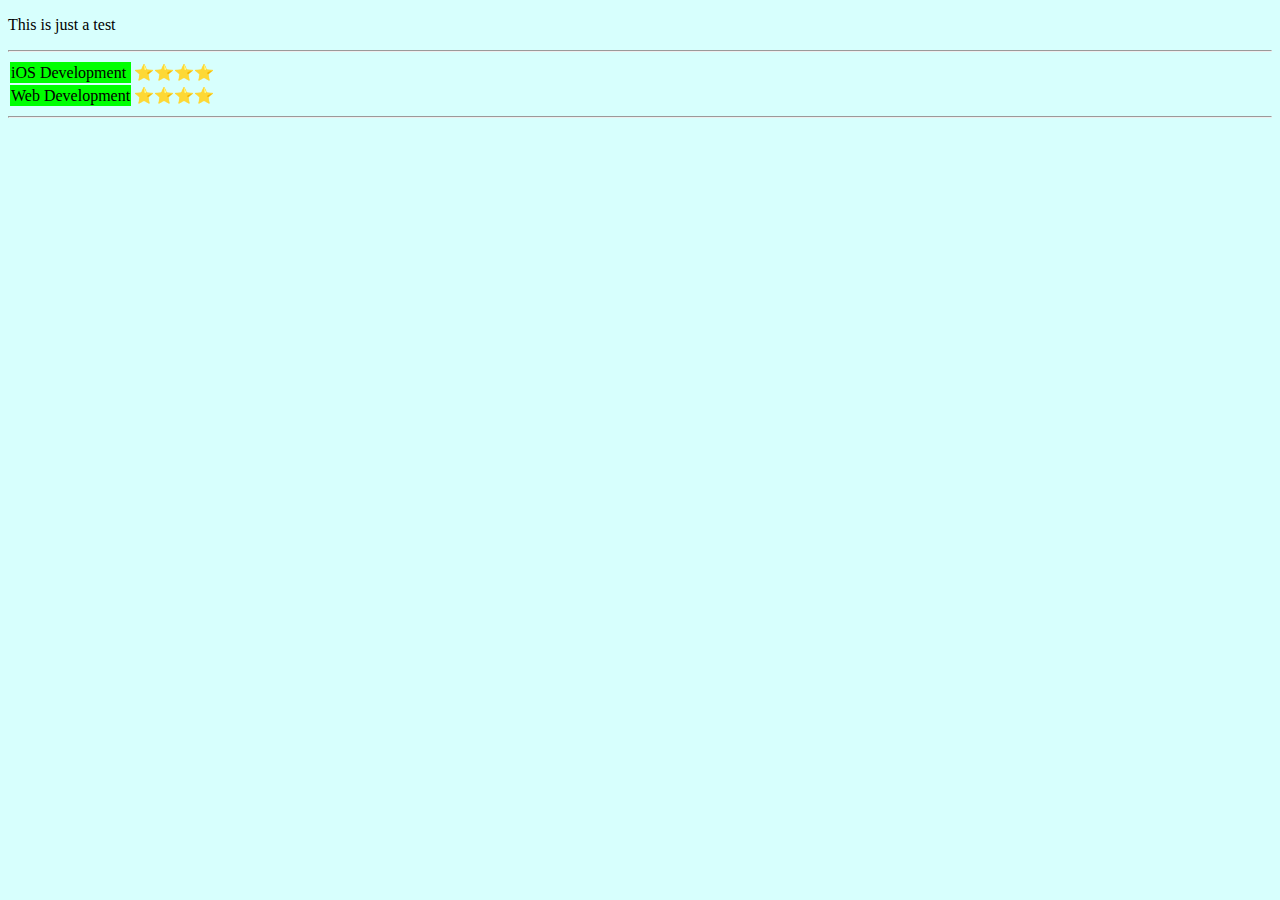
==== index.html @ 22b8db0c "initial upload" ====
<!DOCTYPE html>
<html lang="en" dir="ltr">

<head>
  <meta charset="utf-8">
  <title>Anton Ballard</title>
</head>

<body style="background-color: #d7fffd">
  <p>This is just a test</p>
  <hr>
  <table>
    <colgroup>
      <col style="background-color: #0f0">
      <col span="2">
    </colgroup>
    <tr>
      <td>iOS Development</td>
      <td>⭐️⭐️⭐️⭐️</td>
    </tr>
    <tr>
      <td>Web Development</td>
      <td>⭐️⭐️⭐️⭐️</td>
    </tr>
  </table>
  <hr>

</body>

</html>
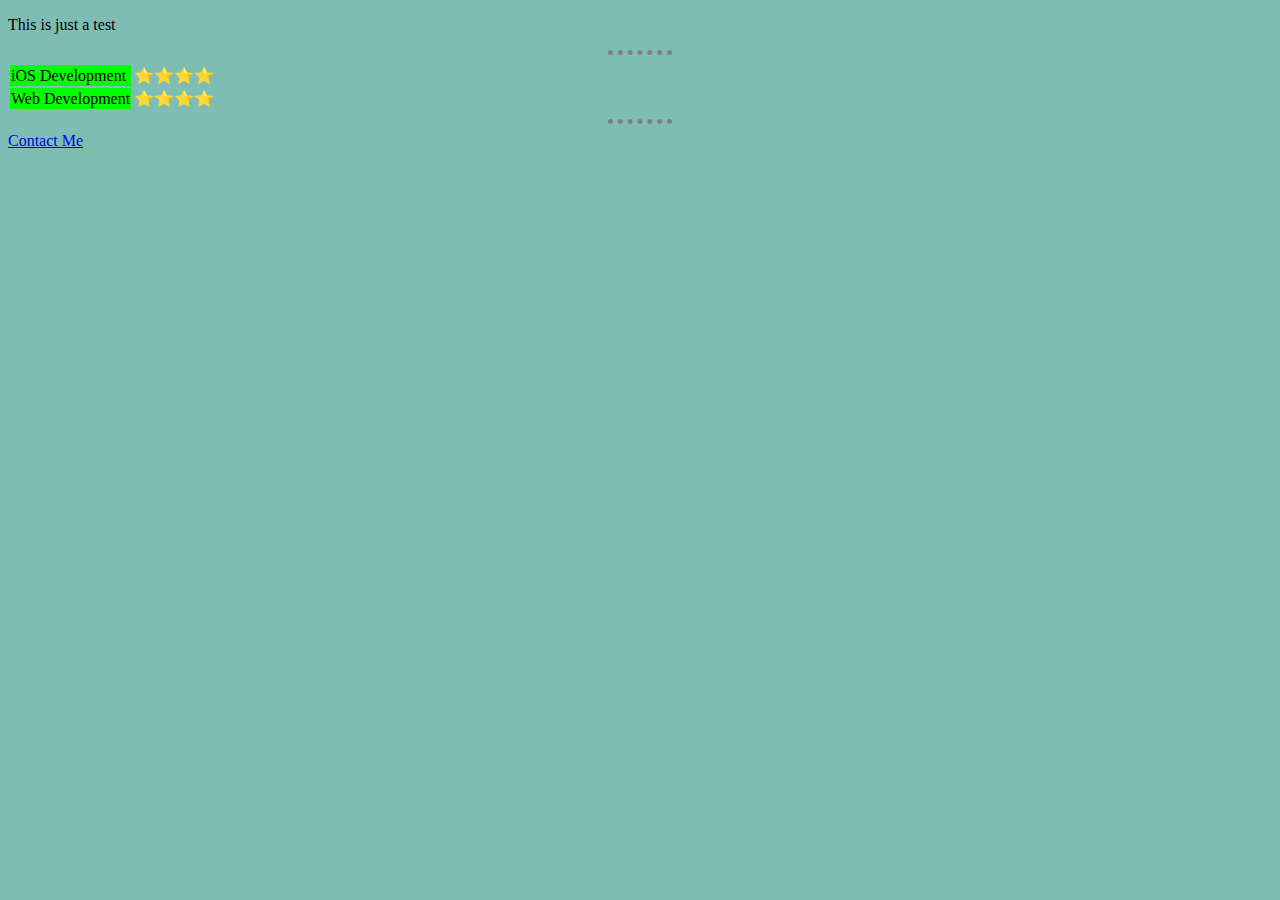
==== commit de601c84: "added contact me page" ====
--- a/index.html
+++ b/index.html
@@ -4,9 +4,27 @@
 <head>
   <meta charset="utf-8">
   <title>Anton Ballard</title>
+
+  <style>
+    body {
+      background-color: #7ebdb4;
+    }
+
+    hr {
+    border-style:none;
+    border-top-style:dotted;
+    border-color:grey;
+    border-width: 5px;
+    width: 5%;
+    }
+  </style>
 </head>
 
-<body style="background-color: #d7fffd">
+
+
+
+
+<body>
   <p>This is just a test</p>
   <hr>
   <table>
@@ -23,7 +41,9 @@
       <td>⭐️⭐️⭐️⭐️</td>
     </tr>
   </table>
+
   <hr>
+  <a href="contact.html">Contact Me </a>
 
 </body>
 
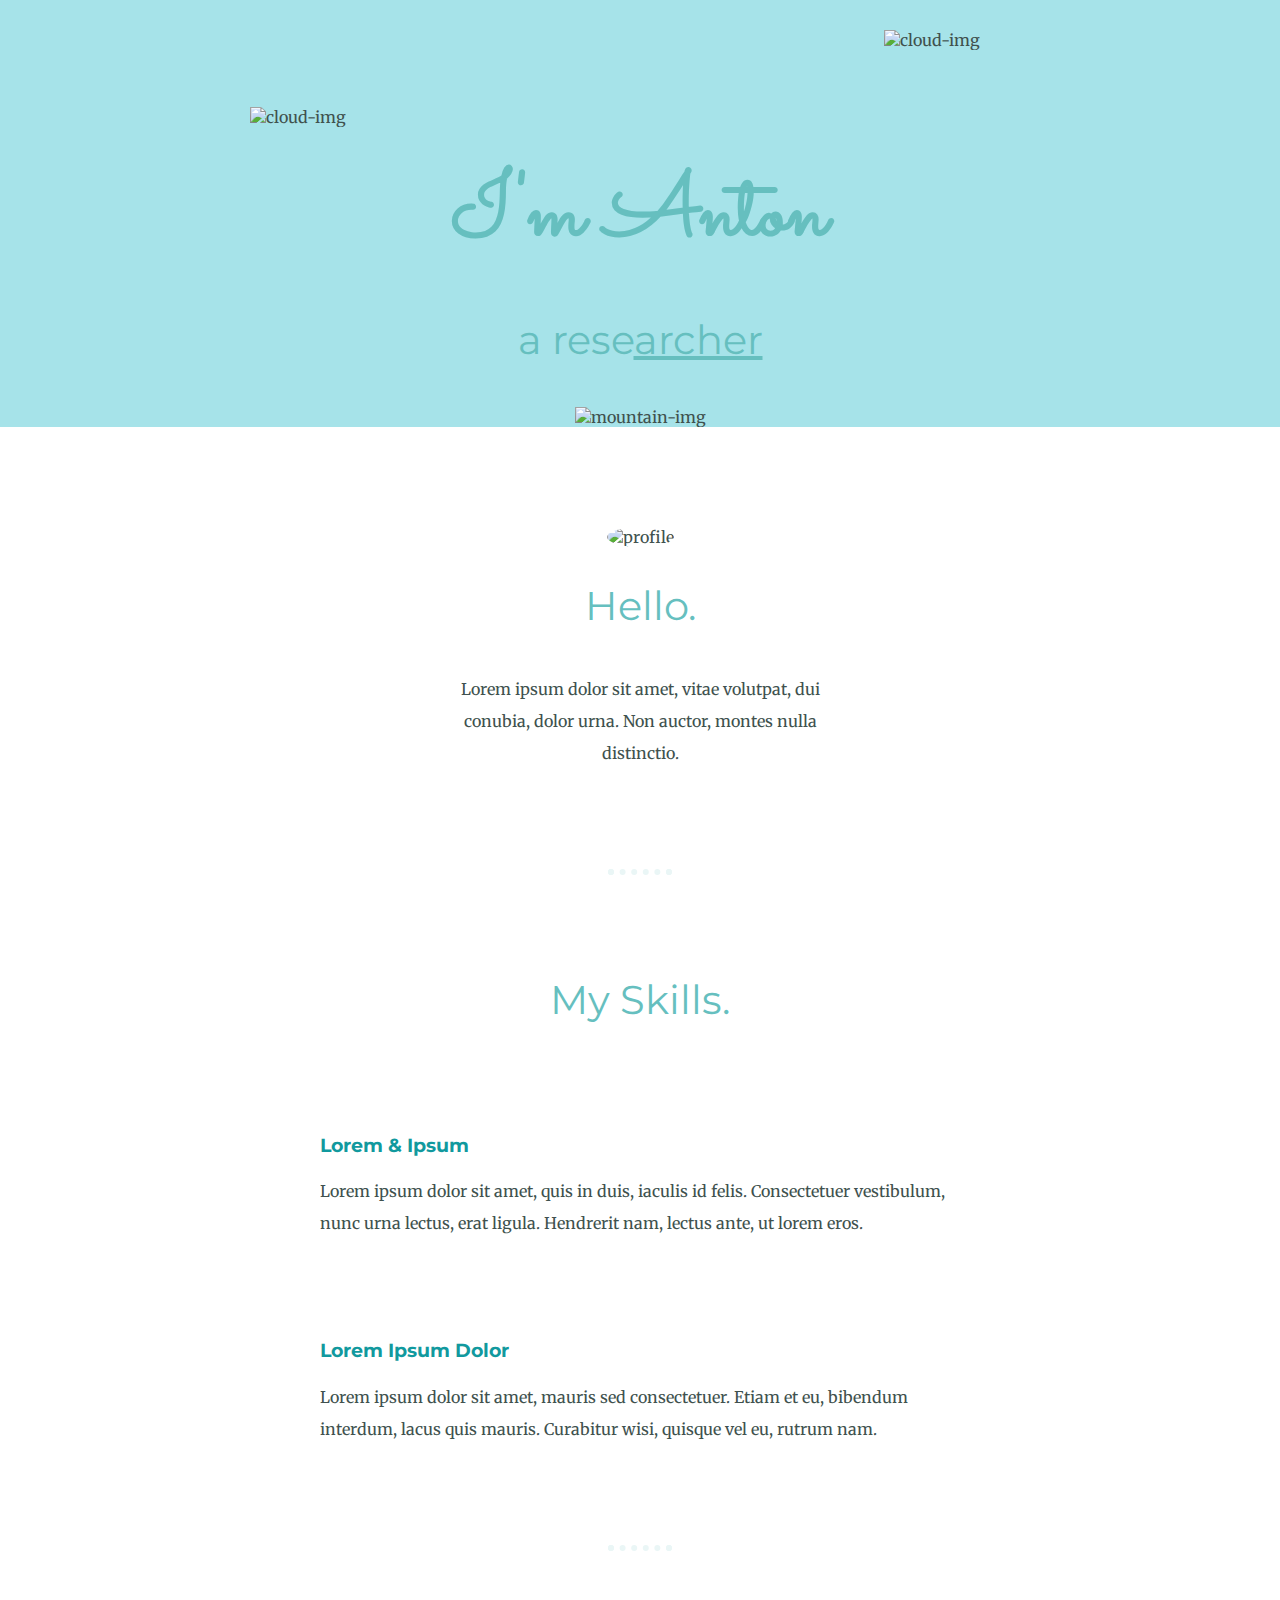
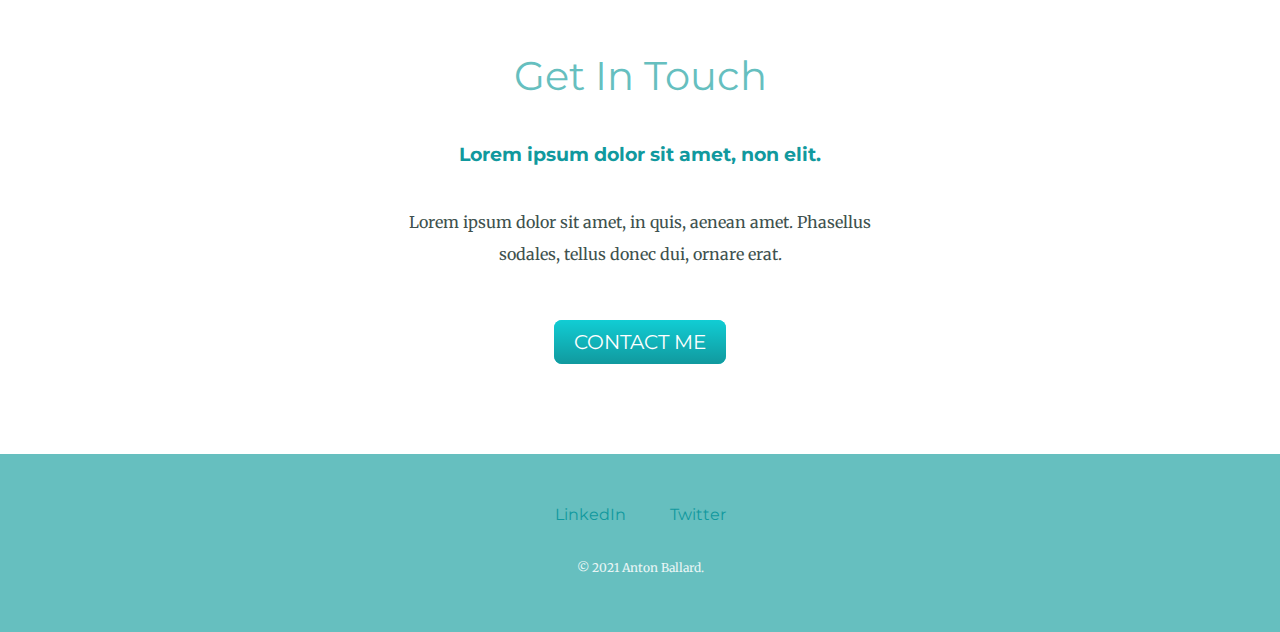
==== commit c48d6650: "Made huge changes to stylish webpage" ====
--- a/index.html
+++ b/index.html
@@ -4,46 +4,58 @@
 <head>
   <meta charset="utf-8">
   <title>Anton Ballard</title>
-
-  <style>
-    body {
-      background-color: #7ebdb4;
-    }
-
-    hr {
-    border-style:none;
-    border-top-style:dotted;
-    border-color:grey;
-    border-width: 5px;
-    width: 5%;
-    }
-  </style>
+  <link rel="stylesheet" href="css/styles.css">
+  <link rel="icon" href="favicon.ico">
+  <link href="https://fonts.googleapis.com/css2?family=Merriweather:wght@300&family=Montserrat:wght@500&family=Sacramento&display=swap" rel="stylesheet">
 </head>
 
 
+<body>
+  <div class="top-container">
+    <img class="top-cloud" src="../images/cloud.png" alt="cloud-img">
+    <h1>I'm Anton</h1>
+    <h2>a rese<span class="pro">archer</span></h2>
+    <img class="bottom-cloud" src="../images/cloud.png" alt="cloud-img">
+    <img src="../images/mountain.png" alt="mountain-img">
+  </div>
 
 
+  <div class="middle-container">
+    <div class="profile">
+      <img class="profile-img"src="../images/korean.jpeg" alt="profile">
+      <h2>Hello.</h2>
+      <p class="intro">Lorem ipsum dolor sit amet, vitae volutpat, dui conubia, dolor urna. Non auctor, montes nulla distinctio.</p>
+    </div>
+    <hr>
+    <div class="skills">
+      <h2>My Skills.</h2>
+      <div class="skill-row">
+        <img class="code-img" src="../images/computer.png" alt="">
+        <h3>Lorem & Ipsum</h3>
+        <p>Lorem ipsum dolor sit amet, quis in duis, iaculis id felis. Consectetuer vestibulum, nunc urna lectus, erat ligula. Hendrerit nam, lectus ante, ut lorem eros.</p>
+      </div>
+      <div class="skill-row">
+        <img class="chili-img" src="../images/chili.png" alt="">
+        <h3>Lorem Ipsum Dolor</h3>
+        <p>Lorem ipsum dolor sit amet, mauris sed consectetuer. Etiam et eu, bibendum interdum, lacus quis mauris. Curabitur wisi, quisque vel eu, rutrum nam.</p>
+      </div>
+    </div>
+    <hr>
+    <div class="contact-me">
+      <h2>Get In Touch</h2>
+      <h3>Lorem ipsum dolor sit amet, non elit.</h3>
+      <p class="contact-message">Lorem ipsum dolor sit amet, in quis, aenean amet. Phasellus sodales, tellus donec dui, ornare erat.</p>
+      <a class="btn" href="mailto:name@email.com">CONTACT ME</a>
+    </div>
+  </div>
 
-<body>
-  <p>This is just a test</p>
-  <hr>
-  <table>
-    <colgroup>
-      <col style="background-color: #0f0">
-      <col span="2">
-    </colgroup>
-    <tr>
-      <td>iOS Development</td>
-      <td>⭐️⭐️⭐️⭐️</td>
-    </tr>
-    <tr>
-      <td>Web Development</td>
-      <td>⭐️⭐️⭐️⭐️</td>
-    </tr>
-  </table>
 
-  <hr>
-  <a href="contact.html">Contact Me </a>
+  <div class="bottom-container">
+    <a class="footer-link" href="https://www.linkedin.com/">LinkedIn</a>
+    <a class="footer-link" href="https://twitter.com/">Twitter</a>
+    <p class="copyright">© 2021 Anton Ballard.</p>
+  </div>
+
 
 </body>
 
--- a/css/styles.css
+++ b/css/styles.css
@@ -0,0 +1,163 @@
+/***
+what is web safe fonts
+
+
+****/
+body {
+  margin: 0;
+  text-align: center;
+  font-family: 'Merriweather', serif;
+  color: #40514E;
+
+}
+
+/**
+rem is not gonna fucked up the size, if you put font-size:200% to body
+1 em = 16 px
+*/
+h1 {
+  font-size: 5.625rem;
+  margin: 50px auto 0 auto;
+  font-family: 'Sacramento', cursive;
+  color: #66BFBF;
+}
+
+h2 {
+  font-family: 'Montserrat', sans-serif;
+  font-size: 2.5rem;
+  color: #66BFBF;
+  font-weight: normal;
+  padding-bottom: 10px;
+}
+
+h3 {
+  font-family: 'Montserrat', sans-serif;
+  color: #11999E;
+
+}
+
+a {
+  color: #11999E;
+  font-family: 'Montserrat', sans-serif;
+  margin: 10px 20px;
+  text-decoration: none;
+}
+
+a:hover {
+  color: #eaf6f6;
+}
+
+p {
+  line-height: 2;
+}
+
+hr {
+  border: dotted #eaf6f6 6px;
+  border-bottom: none;
+  width: 4%;
+  margin: 100px auto;
+}
+
+.contact-message {
+  width: 40%;
+  margin: 40px auto 60px;
+}
+.copyright {
+  color: #eaf6f6;
+  font-size: 0.75rem;
+  padding: 20px 0;
+}
+
+.pro {
+  text-decoration: underline;
+}
+.skill-row {
+  width: 50%;
+  margin: 100px auto 100px auto;
+  text-align: left;
+}
+
+.profile-img {
+  width: 15%;
+  border-radius: 50%;
+}
+
+.code-img {
+  width: 25%;
+  float: left;
+  margin-right: 30px;
+}
+
+.chili-img {
+  width: 25%;
+  float: right;
+  margin-left: 30px;
+}
+
+
+/***
+padding top won't work without position
+*/
+.top-container {
+  background-color: #a6e3e9;
+  position: relative;
+  padding-top: 100px;
+}
+
+.top-cloud {
+  position: absolute;
+  right: 300px;
+  top: 30px;
+}
+
+.bottom-cloud {
+  position: absolute;
+  left: 250px;
+  bottom: 300px;
+}
+
+
+.middle-container {
+  margin: 100px 0;
+
+}
+
+.intro {
+  width: 30%;
+  margin: auto;
+}
+
+.bottom-container {
+  background-color: #66bfbf;
+  padding: 50px 0 20px;
+
+
+}
+
+
+.btn {
+  background: #11cdd4;
+  background-image: -webkit-linear-gradient(top, #11cdd4, #11999e);
+  background-image: -moz-linear-gradient(top, #11cdd4, #11999e);
+  background-image: -ms-linear-gradient(top, #11cdd4, #11999e);
+  background-image: -o-linear-gradient(top, #11cdd4, #11999e);
+  background-image: linear-gradient(to bottom, #11cdd4, #11999e);
+  -webkit-border-radius: 8;
+  -moz-border-radius: 8;
+  border-radius: 8px;
+  font-family: 'Montserrat', sans-serif;
+  color: #ffffff;
+  font-size: 20px;
+  padding: 10px 20px 10px 20px;
+  text-decoration: none;
+}
+
+.btn:hover {
+  background: #30e3cb;
+  background-image: -webkit-linear-gradient(top, #30e3cb, #2bc4ad);
+  background-image: -moz-linear-gradient(top, #30e3cb, #2bc4ad);
+  background-image: -ms-linear-gradient(top, #30e3cb, #2bc4ad);
+  background-image: -o-linear-gradient(top, #30e3cb, #2bc4ad);
+  background-image: linear-gradient(to bottom, #30e3cb, #2bc4ad);
+  text-decoration: none;
+}
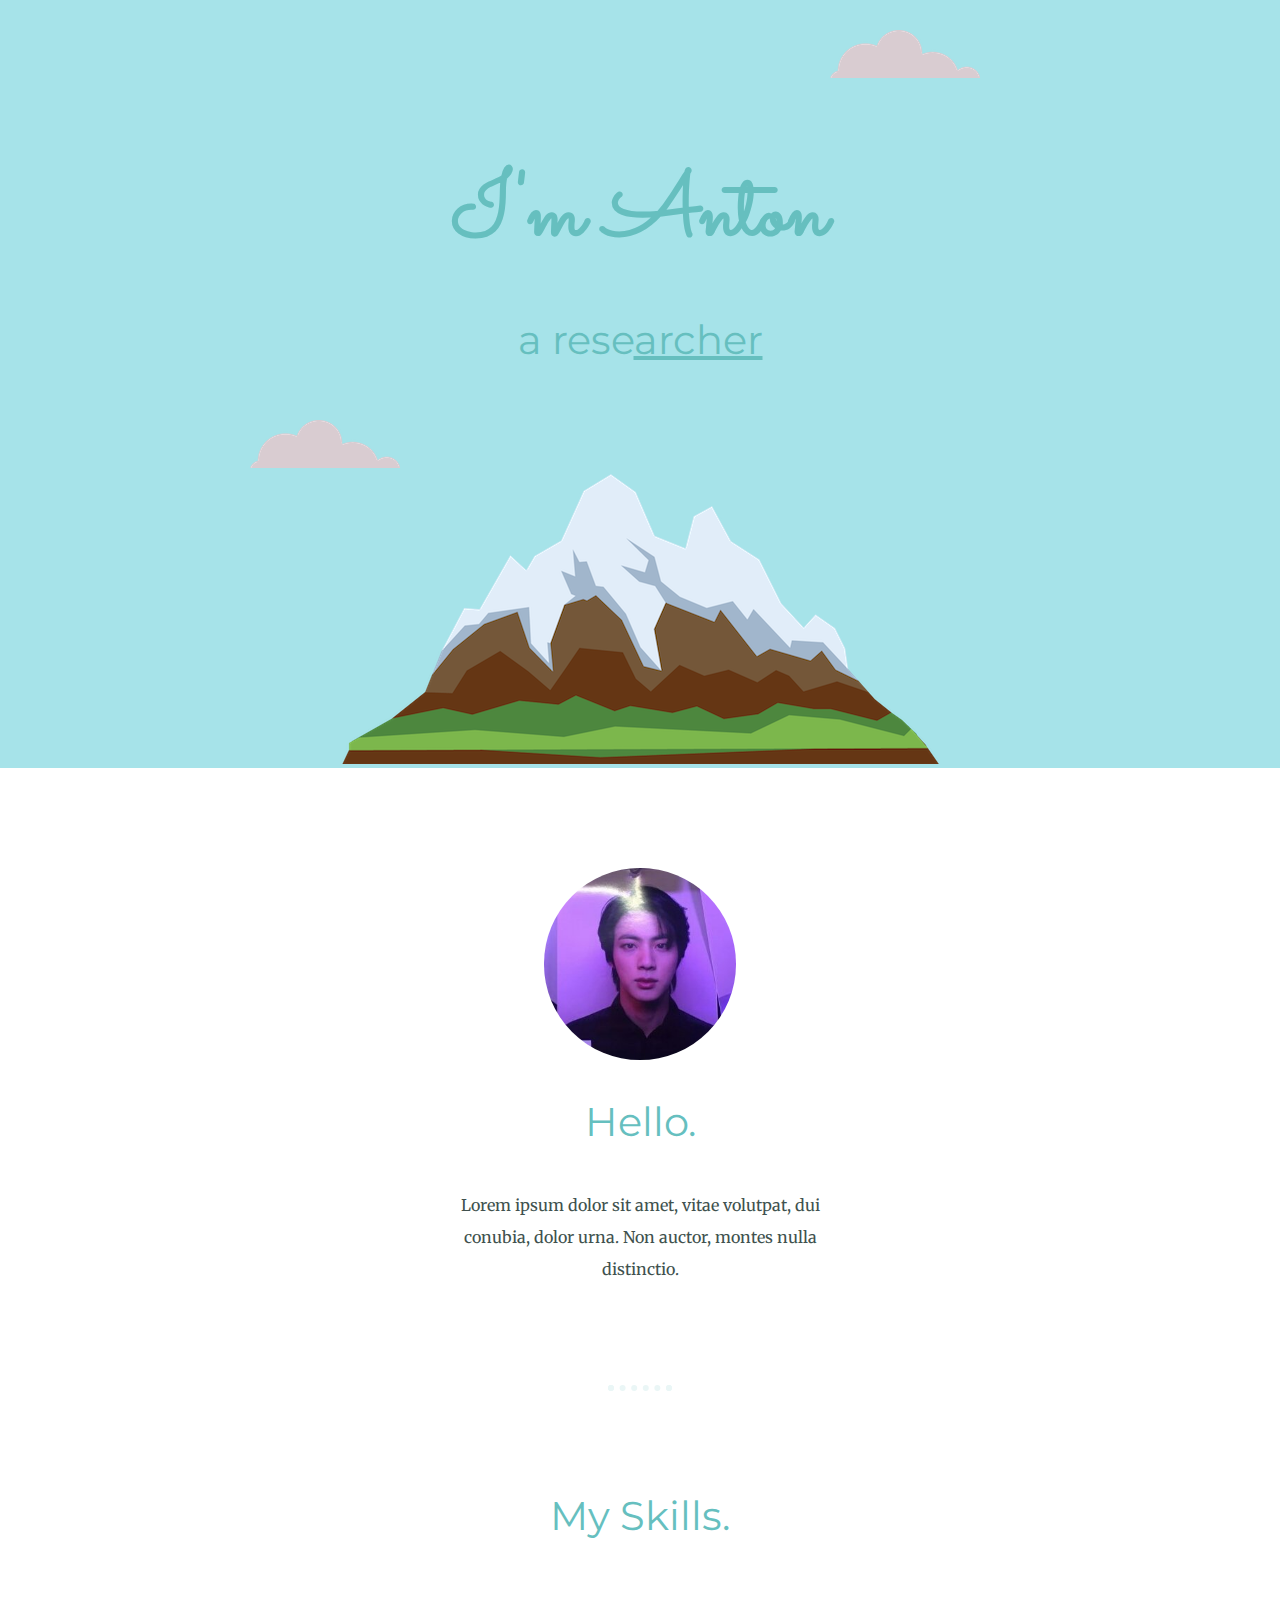
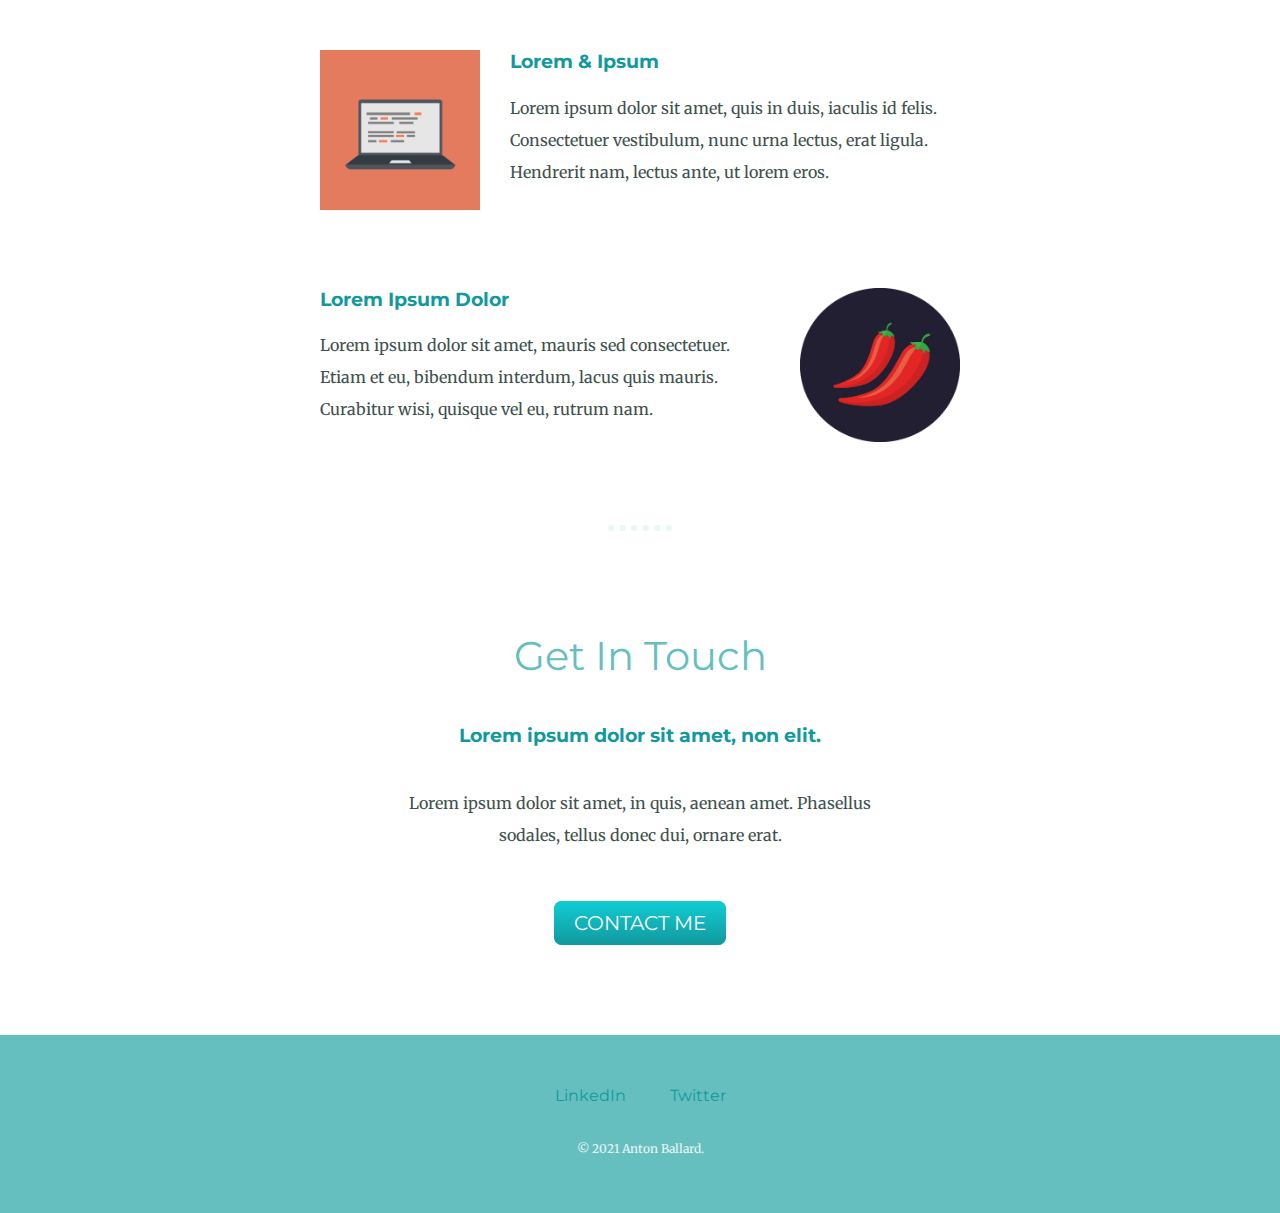
==== commit 8bfc8b36: "Changed the relative path of images on index.html" ====
--- a/index.html
+++ b/index.html
@@ -12,17 +12,17 @@
 
 <body>
   <div class="top-container">
-    <img class="top-cloud" src="../images/cloud.png" alt="cloud-img">
+    <img class="top-cloud" src="images/cloud.png" alt="cloud-img">
     <h1>I'm Anton</h1>
     <h2>a rese<span class="pro">archer</span></h2>
-    <img class="bottom-cloud" src="../images/cloud.png" alt="cloud-img">
-    <img src="../images/mountain.png" alt="mountain-img">
+    <img class="bottom-cloud" src="images/cloud.png" alt="cloud-img">
+    <img src="images/mountain.png" alt="mountain-img">
   </div>
 
 
   <div class="middle-container">
     <div class="profile">
-      <img class="profile-img"src="../images/korean.jpeg" alt="profile">
+      <img class="profile-img"src="images/korean.jpeg" alt="profile">
       <h2>Hello.</h2>
       <p class="intro">Lorem ipsum dolor sit amet, vitae volutpat, dui conubia, dolor urna. Non auctor, montes nulla distinctio.</p>
     </div>
@@ -30,12 +30,12 @@
     <div class="skills">
       <h2>My Skills.</h2>
       <div class="skill-row">
-        <img class="code-img" src="../images/computer.png" alt="">
+        <img class="code-img" src="images/computer.png" alt="">
         <h3>Lorem & Ipsum</h3>
         <p>Lorem ipsum dolor sit amet, quis in duis, iaculis id felis. Consectetuer vestibulum, nunc urna lectus, erat ligula. Hendrerit nam, lectus ante, ut lorem eros.</p>
       </div>
       <div class="skill-row">
-        <img class="chili-img" src="../images/chili.png" alt="">
+        <img class="chili-img" src="images/chili.png" alt="">
         <h3>Lorem Ipsum Dolor</h3>
         <p>Lorem ipsum dolor sit amet, mauris sed consectetuer. Etiam et eu, bibendum interdum, lacus quis mauris. Curabitur wisi, quisque vel eu, rutrum nam.</p>
       </div>
